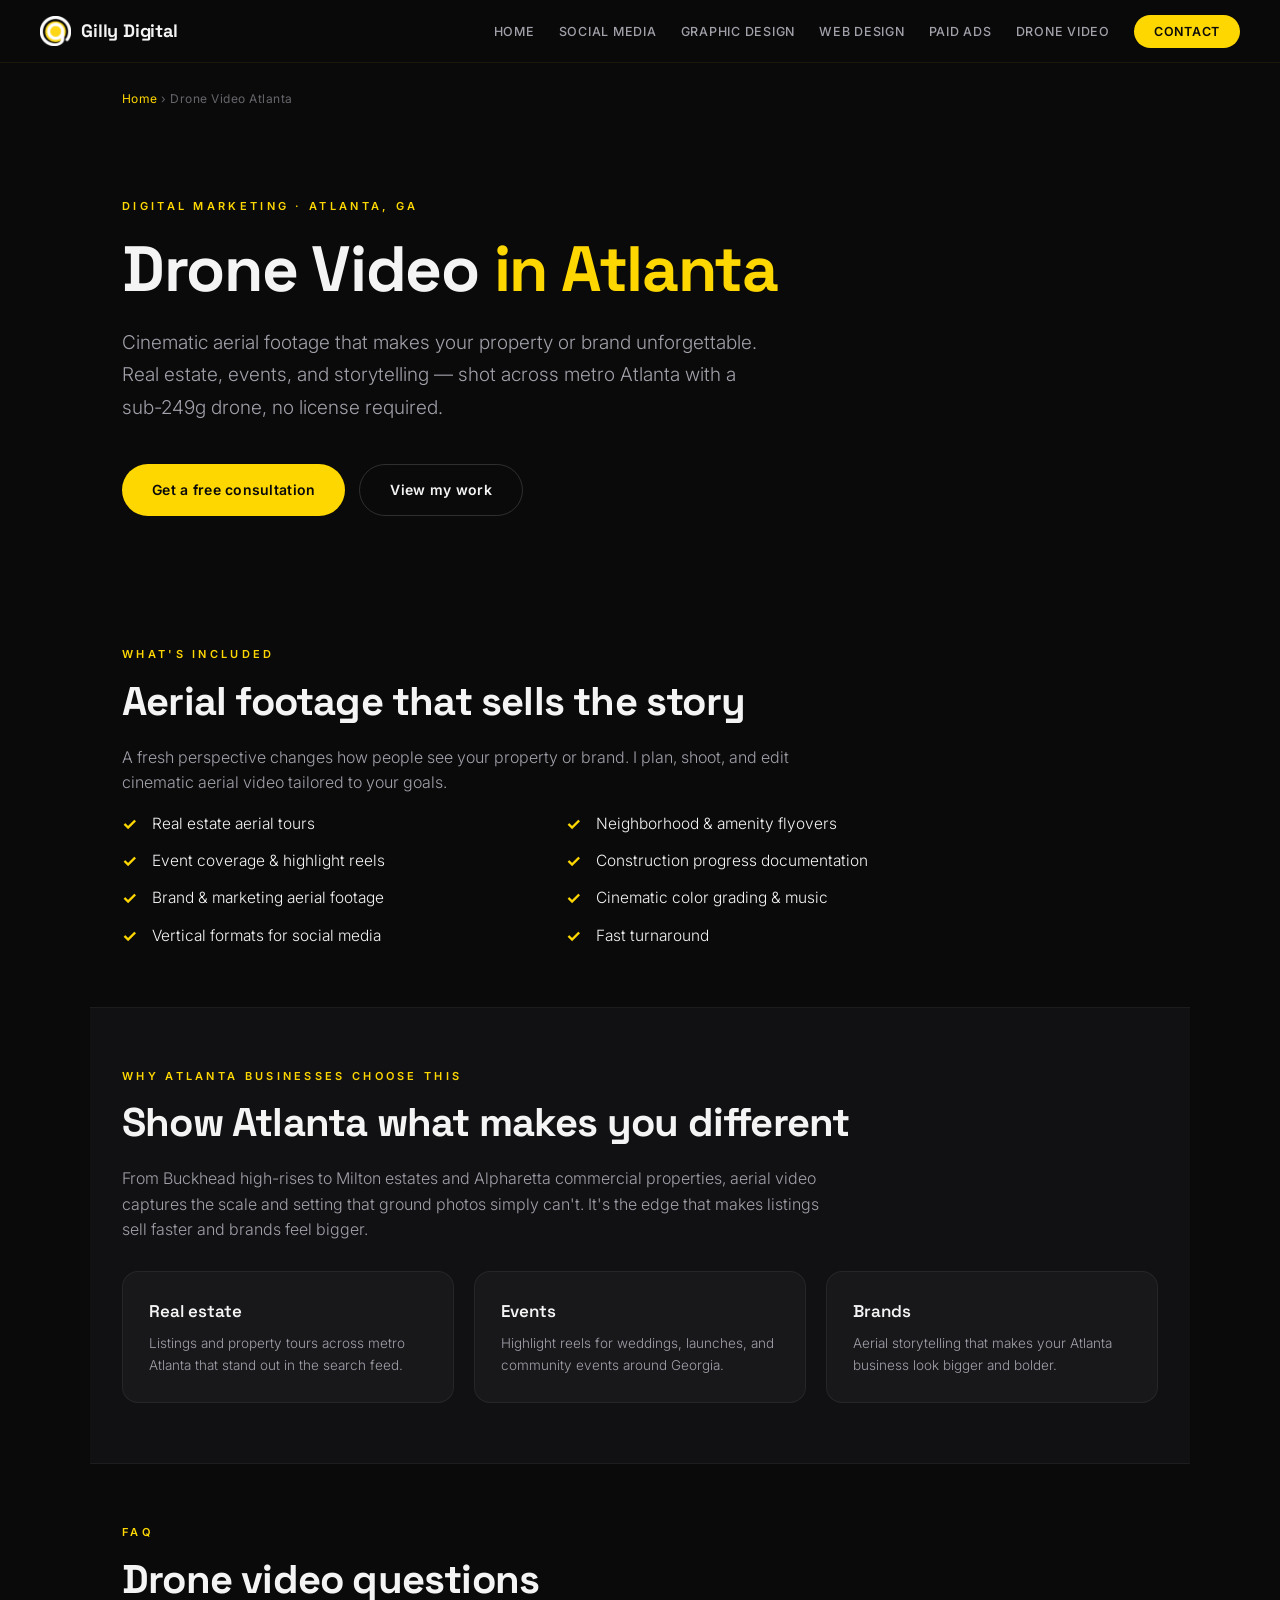
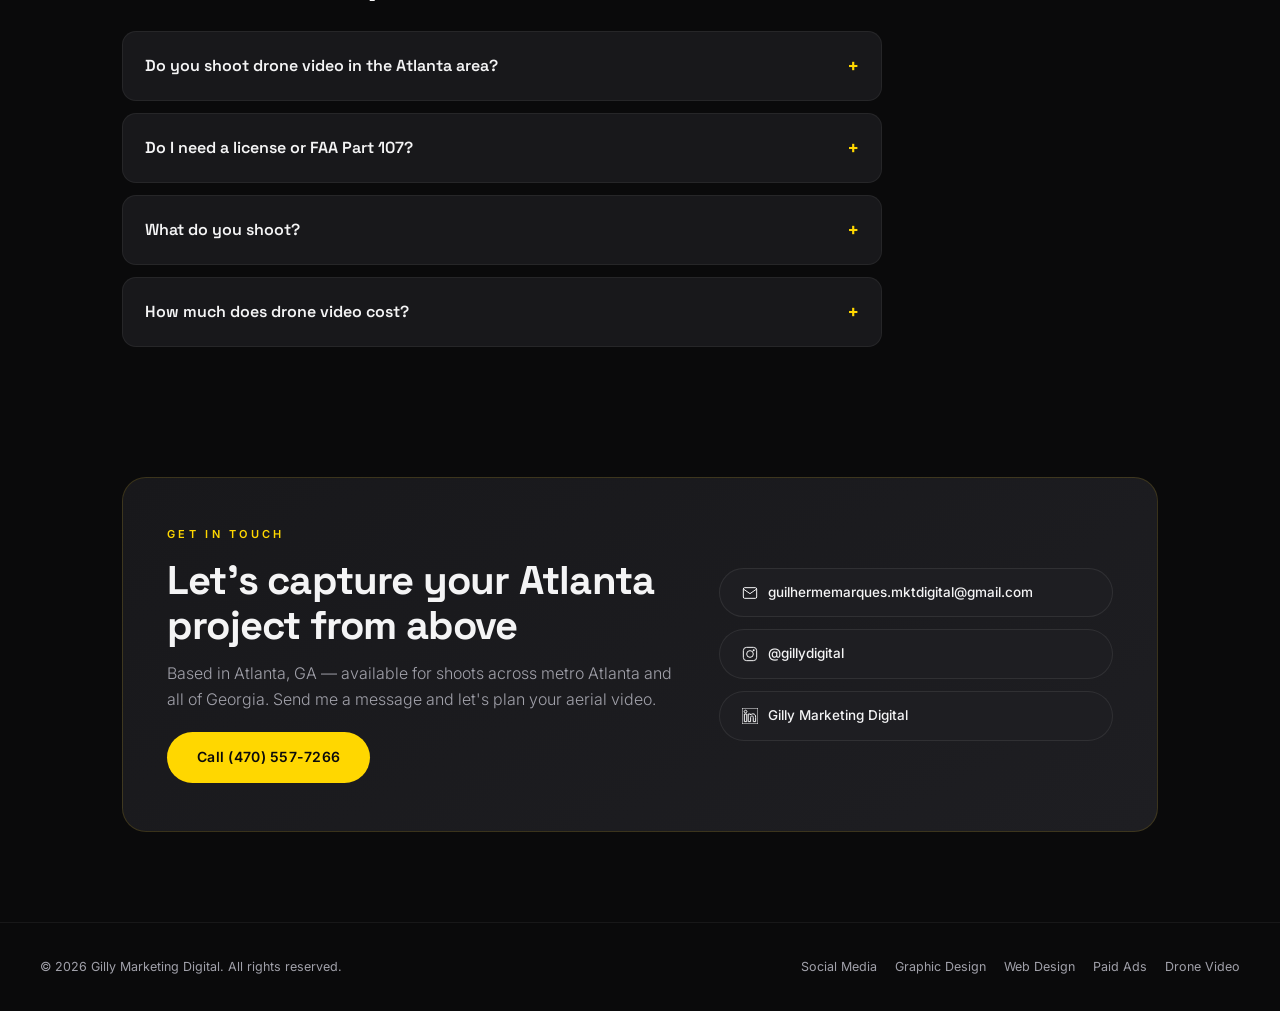
==== drone-video-atlanta.html @ 829942b4 "SEO: local SEO for Atlanta — 5 service pages, schema, optimized images, og-image - Add 5 dedicated s" ====
<!DOCTYPE html>
<html lang="en">
<head>
<meta charset="utf-8">
<meta name="viewport" content="width=device-width, initial-scale=1">
<title>Drone Video Atlanta, GA | Gilly Digital</title>
<meta name="description" content="Drone video for Atlanta real estate, events &amp; brand storytelling — cinematic aerial footage, sub-249g, no license required in the US. Serving metro Atlanta &amp; Georgia.">
<meta name="theme-color" content="#0A0A0B">
<link rel="canonical" href="https://gillydigital.com/drone-video-atlanta.html">

<!-- Local / geo targeting -->
<meta name="geo.region" content="US-GA">
<meta name="geo.placename" content="Atlanta">
<meta name="geo.position" content="33.7490;-84.3880">
<meta name="ICBM" content="33.7490, -84.3880">

<!-- Open Graph -->
<meta property="og:type" content="website">
<meta property="og:site_name" content="Gilly Digital">
<meta property="og:title" content="Drone Video Atlanta, GA | Gilly Digital">
<meta property="og:description" content="Cinematic aerial footage for real estate, events &amp; brand storytelling across Atlanta &amp; metro Georgia.">
<meta property="og:url" content="https://gillydigital.com/drone-video-atlanta.html">
<meta property="og:image" content="https://gillydigital.com/og-image.jpg">
<meta property="og:locale" content="en_US">

<!-- Twitter Card -->
<meta name="twitter:card" content="summary_large_image">
<meta name="twitter:title" content="Drone Video Atlanta, GA | Gilly Digital">
<meta name="twitter:description" content="Cinematic aerial footage for real estate, events &amp; brand storytelling across Atlanta &amp; metro Georgia.">
<meta name="twitter:image" content="https://gillydigital.com/og-image.jpg">

<link rel="icon" type="image/png" href="FAVICON.png">
<link rel="apple-touch-icon" href="FAVICON.png">
<link rel="preconnect" href="https://fonts.googleapis.com">
<link rel="preconnect" href="https://fonts.gstatic.com" crossorigin>
<link href="https://fonts.googleapis.com/css2?family=Inter:wght@300;400;500;600;700&family=Space+Grotesk:wght@400;500;600;700&display=swap" rel="stylesheet">
<link rel="stylesheet" href="services.css">

<!-- Structured Data -->
<script type="application/ld+json">
{
  "@context": "https://schema.org",
  "@graph": [
    {
      "@type": "Service",
      "name": "Drone Video in Atlanta",
      "serviceType": "Drone Videography",
      "description": "Cinematic aerial footage for real estate, events, and brand storytelling across Atlanta and metro Georgia.",
      "provider": { "@id": "https://gillydigital.com/#business" },
      "areaServed": { "@type": "State", "name": "Georgia" },
      "url": "https://gillydigital.com/drone-video-atlanta.html"
    },
    {
      "@type": "ProfessionalService",
      "@id": "https://gillydigital.com/#business",
      "name": "Gilly Digital",
      "url": "https://gillydigital.com/",
      "telephone": "+1-470-557-7266",
      "address": { "@type": "PostalAddress", "addressLocality": "Atlanta", "addressRegion": "GA", "addressCountry": "US" },
      "geo": { "@type": "GeoCoordinates", "latitude": 33.7490, "longitude": -84.3880 }
    },
    {
      "@type": "BreadcrumbList",
      "itemListElement": [
        { "@type": "ListItem", "position": 1, "name": "Home", "item": "https://gillydigital.com/" },
        { "@type": "ListItem", "position": 2, "name": "Drone Video Atlanta" }
      ]
    },
    {
      "@type": "FAQPage",
      "mainEntity": [
        {
          "@type": "Question",
          "name": "Do you shoot drone video in the Atlanta area?",
          "acceptedAnswer": { "@type": "Answer", "text": "Yes — I'm based in Atlanta, GA and shoot across metro Atlanta (Alpharetta, Roswell, Milton, Marietta, Kennesaw, Sandy Springs, Decatur and more) as well as all of Georgia." }
        },
        {
          "@type": "Question",
          "name": "Do I need a license or FAA Part 107?",
          "acceptedAnswer": { "@type": "Answer", "text": "No — I fly a sub-249g drone, which does not require an FAA license for recreational and commercial use in the US. That means faster scheduling and simpler logistics for your project." }
        },
        {
          "@type": "Question",
          "name": "What do you shoot?",
          "acceptedAnswer": { "@type": "Answer", "text": "Real estate listings, event coverage, construction progress, and brand storytelling for businesses across metro Atlanta." }
        },
        {
          "@type": "Question",
          "name": "How much does drone video cost?",
          "acceptedAnswer": { "@type": "Answer", "text": "Every project is different, so pricing is based on location, scope, and deliverables. Send a message through the form and I'll get back to you with a tailored quote." }
        }
      ]
    }
  ]
}
</script>
</head>
<body>

<header class="site-nav">
  <a href="/" class="nav-logo">
    <img src="logo-icon.png" alt="Gilly Digital logo" width="30" height="29">
    <span class="nav-brand">Gilly Digital</span>
  </a>
  <button class="nav-toggle" aria-label="Menu" aria-expanded="false" aria-controls="navLinks">
    <span></span>
  </button>
  <ul class="nav-links" id="navLinks">
    <li><a href="/">Home</a></li>
    <li><a href="social-media-management-atlanta.html">Social Media</a></li>
    <li><a href="graphic-design-atlanta.html">Graphic Design</a></li>
    <li><a href="web-design-atlanta.html">Web Design</a></li>
    <li><a href="paid-ads-atlanta.html">Paid Ads</a></li>
    <li><a href="drone-video-atlanta.html" aria-current="page">Drone Video</a></li>
    <li><a href="/#contact" class="nav-cta">Contact</a></li>
  </ul>
</header>

<nav class="breadcrumb" aria-label="Breadcrumb">
  <a href="/">Home</a> <span>›</span> <span>Drone Video Atlanta</span>
</nav>

<main>

  <section class="hero">
    <div class="eyebrow">Digital Marketing · Atlanta, GA</div>
    <h1>Drone Video <span class="gold">in Atlanta</span></h1>
    <p class="lead">Cinematic aerial footage that makes your property or brand unforgettable. Real estate, events, and storytelling — shot across metro Atlanta with a sub-249g drone, no license required.</p>
    <div class="hero-cta">
      <a href="/#contact" class="btn btn-primary">Get a free consultation</a>
      <a href="/" class="btn btn-outline">View my work</a>
    </div>
  </section>

  <section class="content-block">
    <div class="section-label">What's included</div>
    <h2>Aerial footage that sells the story</h2>
    <p>A fresh perspective changes how people see your property or brand. I plan, shoot, and edit cinematic aerial video tailored to your goals.</p>
    <ul class="checks">
      <li>Real estate aerial tours</li>
      <li>Neighborhood &amp; amenity flyovers</li>
      <li>Event coverage &amp; highlight reels</li>
      <li>Construction progress documentation</li>
      <li>Brand &amp; marketing aerial footage</li>
      <li>Cinematic color grading &amp; music</li>
      <li>Vertical formats for social media</li>
      <li>Fast turnaround</li>
    </ul>
  </section>

  <section class="content-block panel">
    <div class="section-label">Why Atlanta businesses choose this</div>
    <h2>Show Atlanta what makes you different</h2>
    <p>From Buckhead high-rises to Milton estates and Alpharetta commercial properties, aerial video captures the scale and setting that ground photos simply can't. It's the edge that makes listings sell faster and brands feel bigger.</p>
    <div class="proof-grid">
      <div class="proof-card">
        <h3>Real estate</h3>
        <p>Listings and property tours across metro Atlanta that stand out in the search feed.</p>
      </div>
      <div class="proof-card">
        <h3>Events</h3>
        <p>Highlight reels for weddings, launches, and community events around Georgia.</p>
      </div>
      <div class="proof-card">
        <h3>Brands</h3>
        <p>Aerial storytelling that makes your Atlanta business look bigger and bolder.</p>
      </div>
    </div>
  </section>

  <section class="content-block">
    <div class="section-label">FAQ</div>
    <h2>Drone video questions</h2>
    <div class="faq-list">
      <details>
        <summary>Do you shoot drone video in the Atlanta area?</summary>
        <p>Yes — I'm based in Atlanta, GA and shoot across metro Atlanta (Alpharetta, Roswell, Milton, Marietta, Kennesaw, Sandy Springs, Decatur and more) as well as all of Georgia.</p>
      </details>
      <details>
        <summary>Do I need a license or FAA Part 107?</summary>
        <p>No — I fly a sub-249g drone, which does not require an FAA license for recreational and commercial use in the US. That means faster scheduling and simpler logistics for your project.</p>
      </details>
      <details>
        <summary>What do you shoot?</summary>
        <p>Real estate listings, event coverage, construction progress, and brand storytelling for businesses across metro Atlanta.</p>
      </details>
      <details>
        <summary>How much does drone video cost?</summary>
        <p>Every project is different, so pricing is based on location, scope, and deliverables. Send a message through the form and I'll get back to you with a tailored quote.</p>
      </details>
    </div>
  </section>

  <section class="cta" id="contact">
    <div class="cta-box">
      <div>
        <div class="section-label">Get in touch</div>
        <h2>Let's capture your Atlanta project from above</h2>
        <p>Based in Atlanta, GA — available for shoots across metro Atlanta and all of Georgia. Send me a message and let's plan your aerial video.</p>
        <a href="tel:4705577266" class="btn btn-primary">Call (470) 557-7266</a>
      </div>
      <div class="contact-links">
        <a href="mailto:guilhermemarques.mktdigital@gmail.com" class="contact-link">
          <svg fill="none" stroke="currentColor" stroke-width="1.5" viewBox="0 0 24 24"><path d="M4 4h16a2 2 0 012 2v12a2 2 0 01-2 2H4a2 2 0 01-2-2V6a2 2 0 012-2z"/><path d="M22 6l-10 7L2 6"/></svg>
          guilhermemarques.mktdigital@gmail.com
        </a>
        <a href="https://instagram.com/gillydigital" target="_blank" rel="noopener" class="contact-link">
          <svg fill="none" stroke="currentColor" stroke-width="1.5" viewBox="0 0 24 24"><rect x="2" y="2" width="20" height="20" rx="5"/><circle cx="12" cy="12" r="5"/><circle cx="17.5" cy="6.5" r="1.5" fill="currentColor" stroke="none"/></svg>
          @gillydigital
        </a>
        <a href="https://www.linkedin.com/company/gilly-marketing-digital" target="_blank" rel="noopener" class="contact-link">
          <svg fill="none" stroke="currentColor" stroke-width="1.5" viewBox="0 0 24 24"><path d="M20.447 20.452h-3.554v-5.569c0-1.328-.027-3.037-1.852-3.037-1.853 0-2.136 1.445-2.136 2.939v5.667H9.351V9h3.414v1.561h.046c.477-.9 1.637-1.85 3.37-1.85 3.601 0 4.267 2.37 4.267 5.455v6.286zM5.337 7.433c-1.144 0-2.063-.926-2.063-2.065 0-1.138.92-2.063 2.063-2.063 1.14 0 2.064.925 2.064 2.063 0 1.139-.925 2.065-2.064 2.065zm1.782 13.019H3.555V9h3.564v11.452zM22.225 0H1.771C.792 0 0 .774 0 1.729v20.542C0 23.227.792 24 1.771 24h20.451C23.2 24 24 23.227 24 22.271V1.729C24 .774 23.2 0 22.225 0z"/></svg>
          Gilly Marketing Digital
        </a>
      </div>
    </div>
  </section>

</main>

<footer>
  <div>&copy; 2026 Gilly Marketing Digital. All rights reserved.</div>
  <nav class="footer-links" aria-label="Services">
    <a href="social-media-management-atlanta.html">Social Media</a>
    <a href="graphic-design-atlanta.html">Graphic Design</a>
    <a href="web-design-atlanta.html">Web Design</a>
    <a href="paid-ads-atlanta.html">Paid Ads</a>
    <a href="drone-video-atlanta.html">Drone Video</a>
  </nav>
</footer>

<script>
  /* Mobile menu toggle */
  const toggle = document.querySelector('.nav-toggle');
  const links = document.getElementById('navLinks');
  if (toggle && links) {
    toggle.addEventListener('click', () => {
      const open = links.classList.toggle('open');
      toggle.setAttribute('aria-expanded', open);
      document.body.style.overflow = open ? 'hidden' : '';
    });
    links.querySelectorAll('a').forEach(a => a.addEventListener('click', () => {
      links.classList.remove('open');
      toggle.setAttribute('aria-expanded', 'false');
      document.body.style.overflow = '';
    }));
  }
</script>
</body>
</html>
---- services.css ----
/* ============================================================
   GILLY DIGITAL — Service landing pages (Atlanta, GA)
   Dark theme · Gold accents · Lightweight (no WebGL/GSAP)
   Shared across the 5 service pages.
   ============================================================ */

*,*::before,*::after{box-sizing:border-box;margin:0;padding:0;}

:root{
  --bg:#0A0A0B;
  --bg-2:#111113;
  --surface:#18181B;
  --surface-2:#1E1E22;
  --text:#F4F4F5;
  --text-dim:#A1A1AA;
  --gold:#FFD700;
  --gold-dim:#D4A812;
  --gold-glow:rgba(245,197,24,.15);
  --font-body:'Inter',system-ui,-apple-system,sans-serif;
  --font-display:'Space Grotesk','Inter',sans-serif;
}

html{scroll-behavior:smooth;scrollbar-width:thin;scrollbar-color:var(--gold-dim) var(--bg);}
body{
  font-family:var(--font-body);
  background:var(--bg);
  color:var(--text);
  -webkit-font-smoothing:antialiased;
  line-height:1.6;
}

a{color:var(--gold);text-decoration:none;}

/* ---- Navigation ---- */
.site-nav{
  position:sticky;top:0;z-index:100;
  background:rgba(10,10,11,.92);
  backdrop-filter:blur(20px);
  border-bottom:1px solid rgba(245,197,24,.08);
  padding:16px 40px;
  display:flex;align-items:center;justify-content:space-between;
  gap:16px;
}
.nav-logo{display:flex;align-items:center;gap:10px;color:var(--text);}
.nav-logo img{height:30px;width:auto;display:block;}
.nav-brand{font-family:var(--font-display);font-weight:700;font-size:18px;letter-spacing:-.01em;}
.nav-links{display:flex;gap:24px;list-style:none;align-items:center;flex-wrap:wrap;}
.nav-links a{
  color:var(--text-dim);font-size:12.5px;font-weight:500;
  letter-spacing:.06em;text-transform:uppercase;transition:color .3s;
}
.nav-links a:hover{color:var(--gold);}
.nav-links .nav-cta{
  background:var(--gold);color:var(--bg);
  padding:9px 20px;border-radius:60px;font-weight:600;
}
.nav-links .nav-cta:hover{background:#FFE44D;color:var(--bg);}
.nav-toggle{display:none;width:40px;height:40px;background:transparent;border:0;cursor:pointer;position:relative;}
.nav-toggle span,.nav-toggle span::before,.nav-toggle span::after{
  content:'';position:absolute;left:8px;width:24px;height:2px;background:var(--text);transition:transform .3s,top .3s;
}
.nav-toggle span{top:19px;}
.nav-toggle span::before{top:-7px;}
.nav-toggle span::after{top:7px;}
.nav-toggle[aria-expanded="true"] span{background:transparent;}
.nav-toggle[aria-expanded="true"] span::before{top:0;transform:rotate(45deg);}
.nav-toggle[aria-expanded="true"] span::after{top:0;transform:rotate(-45deg);}

/* ---- Breadcrumb ---- */
.breadcrumb{
  max-width:1100px;margin:0 auto;padding:26px 32px 0;
  font-size:12px;letter-spacing:.04em;color:var(--text-dim);
}
.breadcrumb a{color:var(--gold);}
.breadcrumb span{opacity:.6;}

/* ---- Hero ---- */
.hero{
  padding:90px 32px 70px;
  max-width:1100px;margin:0 auto;
}
.hero .eyebrow{
  font-size:11px;font-weight:600;letter-spacing:.3em;text-transform:uppercase;
  color:var(--gold);margin-bottom:20px;
}
.hero h1{
  font-family:var(--font-display);
  font-size:clamp(36px,5.5vw,64px);font-weight:700;
  line-height:1.05;letter-spacing:-.02em;
  max-width:820px;
}
.hero h1 .gold{color:var(--gold);}
.hero .lead{
  font-size:clamp(16px,1.8vw,19px);color:var(--text-dim);font-weight:300;
  margin-top:24px;max-width:640px;line-height:1.7;
}
.hero-cta{display:flex;gap:14px;margin-top:40px;flex-wrap:wrap;}
.btn{
  display:inline-flex;align-items:center;gap:8px;
  padding:14px 30px;border-radius:60px;
  font-size:14px;font-weight:600;letter-spacing:.02em;
  transition:all .35s;
}
.btn-primary{background:var(--gold);color:var(--bg);}
.btn-primary:hover{background:#FFE44D;transform:translateY(-2px);box-shadow:0 8px 30px rgba(245,197,24,.3);}
.btn-outline{background:transparent;color:var(--text);border:1px solid rgba(255,255,255,.15);}
.btn-outline:hover{border-color:var(--gold);color:var(--gold);transform:translateY(-2px);}

/* ---- Sections ---- */
section.content-block{max-width:1100px;margin:0 auto;padding:60px 32px;}
.section-label{
  font-size:11px;font-weight:600;letter-spacing:.3em;text-transform:uppercase;
  color:var(--gold);margin-bottom:16px;
}
h2{
  font-family:var(--font-display);font-weight:700;
  font-size:clamp(26px,3.6vw,40px);line-height:1.12;letter-spacing:-.02em;
  margin-bottom:20px;
}
p{color:var(--text-dim);font-weight:300;}
.content-block p{max-width:720px;margin-bottom:16px;}

/* ---- What's included (checklist) ---- */
.checks{list-style:none;margin-top:10px;display:grid;grid-template-columns:1fr 1fr;gap:14px 28px;max-width:860px;}
.checks li{
  position:relative;padding-left:30px;
  color:var(--text);font-weight:300;font-size:15.5px;line-height:1.5;
}
.checks li::before{
  content:'✓';position:absolute;left:0;top:0;
  color:var(--gold);font-weight:700;font-size:17px;
}
@media(max-width:640px){.checks{grid-template-columns:1fr;}}

/* ---- Why Atlanta / proof ---- */
.panel{
  background:var(--bg-2);
  border-top:1px solid rgba(255,255,255,.05);
  border-bottom:1px solid rgba(255,255,255,.05);
}
.proof-grid{display:grid;grid-template-columns:repeat(3,1fr);gap:20px;margin-top:28px;}
.proof-card{background:var(--surface);border:1px solid rgba(255,255,255,.06);border-radius:16px;padding:26px;}
.proof-card h3{font-family:var(--font-display);font-size:17px;font-weight:600;margin-bottom:8px;}
.proof-card p{font-size:13.5px;line-height:1.6;margin:0;}
@media(max-width:820px){.proof-grid{grid-template-columns:1fr;}}

/* ---- FAQ ---- */
.faq-list{max-width:760px;display:flex;flex-direction:column;gap:12px;margin-top:28px;}
details{
  background:var(--surface);border:1px solid rgba(255,255,255,.06);
  border-radius:14px;padding:0 22px;
}
summary{
  cursor:pointer;list-style:none;
  font-family:var(--font-display);font-size:16px;font-weight:600;
  padding:18px 0;display:flex;justify-content:space-between;align-items:center;
}
summary::-webkit-details-marker{display:none;}
summary::after{content:'+';color:var(--gold);font-size:20px;transition:transform .3s;}
details[open] summary::after{transform:rotate(45deg);}
details p{padding:0 0 18px;font-size:14.5px;margin:0;}

/* ---- CTA / contact ---- */
.cta{max-width:1100px;margin:0 auto;padding:70px 32px 90px;}
.cta-box{
  background:linear-gradient(150deg,var(--surface),var(--surface-2));
  border:1px solid rgba(245,197,24,.15);
  border-radius:24px;padding:48px 44px;
  display:grid;grid-template-columns:1.3fr 1fr;gap:40px;align-items:center;
}
.cta-box h2{margin-bottom:12px;}
.cta-box p{margin-bottom:20px;}
.contact-links{display:flex;flex-direction:column;gap:12px;}
.contact-link{
  display:inline-flex;align-items:center;gap:10px;
  padding:13px 22px;border-radius:60px;
  background:var(--surface-2);border:1px solid rgba(255,255,255,.08);
  color:var(--text);font-size:13.5px;font-weight:500;transition:all .3s;
}
.contact-link:hover{border-color:var(--gold);background:var(--gold-glow);color:var(--gold);transform:translateY(-2px);}
.contact-link svg{width:16px;height:16px;flex-shrink:0;}
@media(max-width:820px){.cta-box{grid-template-columns:1fr;padding:36px 26px;}}

/* ---- Footer ---- */
footer{
  padding:34px 40px;
  border-top:1px solid rgba(255,255,255,.06);
  display:flex;justify-content:space-between;align-items:center;
  font-size:12.5px;color:var(--text-dim);gap:20px;flex-wrap:wrap;
}
.footer-links{display:flex;gap:18px;flex-wrap:wrap;}
.footer-links a{color:var(--text-dim);transition:color .3s;}
.footer-links a:hover{color:var(--gold);}

/* ---- Responsive ---- */
@media(max-width:820px){
  .site-nav{padding:14px 20px;}
  .nav-links{
    position:fixed;top:0;right:0;bottom:0;width:min(320px,82vw);
    background:var(--bg-2);flex-direction:column;align-items:flex-start;
    padding:80px 28px 40px;transform:translateX(100%);transition:transform .4s;
    gap:8px;
  }
  .nav-links.open{transform:translateX(0);}
  .nav-links li{width:100%;}
  .nav-links a{display:block;padding:14px 8px;font-size:14px;}
  .nav-links .nav-cta{margin-top:14px;text-align:center;}
  .nav-toggle{display:block;}
  .breadcrumb{padding:20px 20px 0;}
  .hero{padding:60px 20px 50px;}
  section.content-block,.cta{padding-left:20px;padding-right:20px;}
  footer{padding:26px 20px;flex-direction:column;text-align:center;}
  .footer-links{justify-content:center;}
}
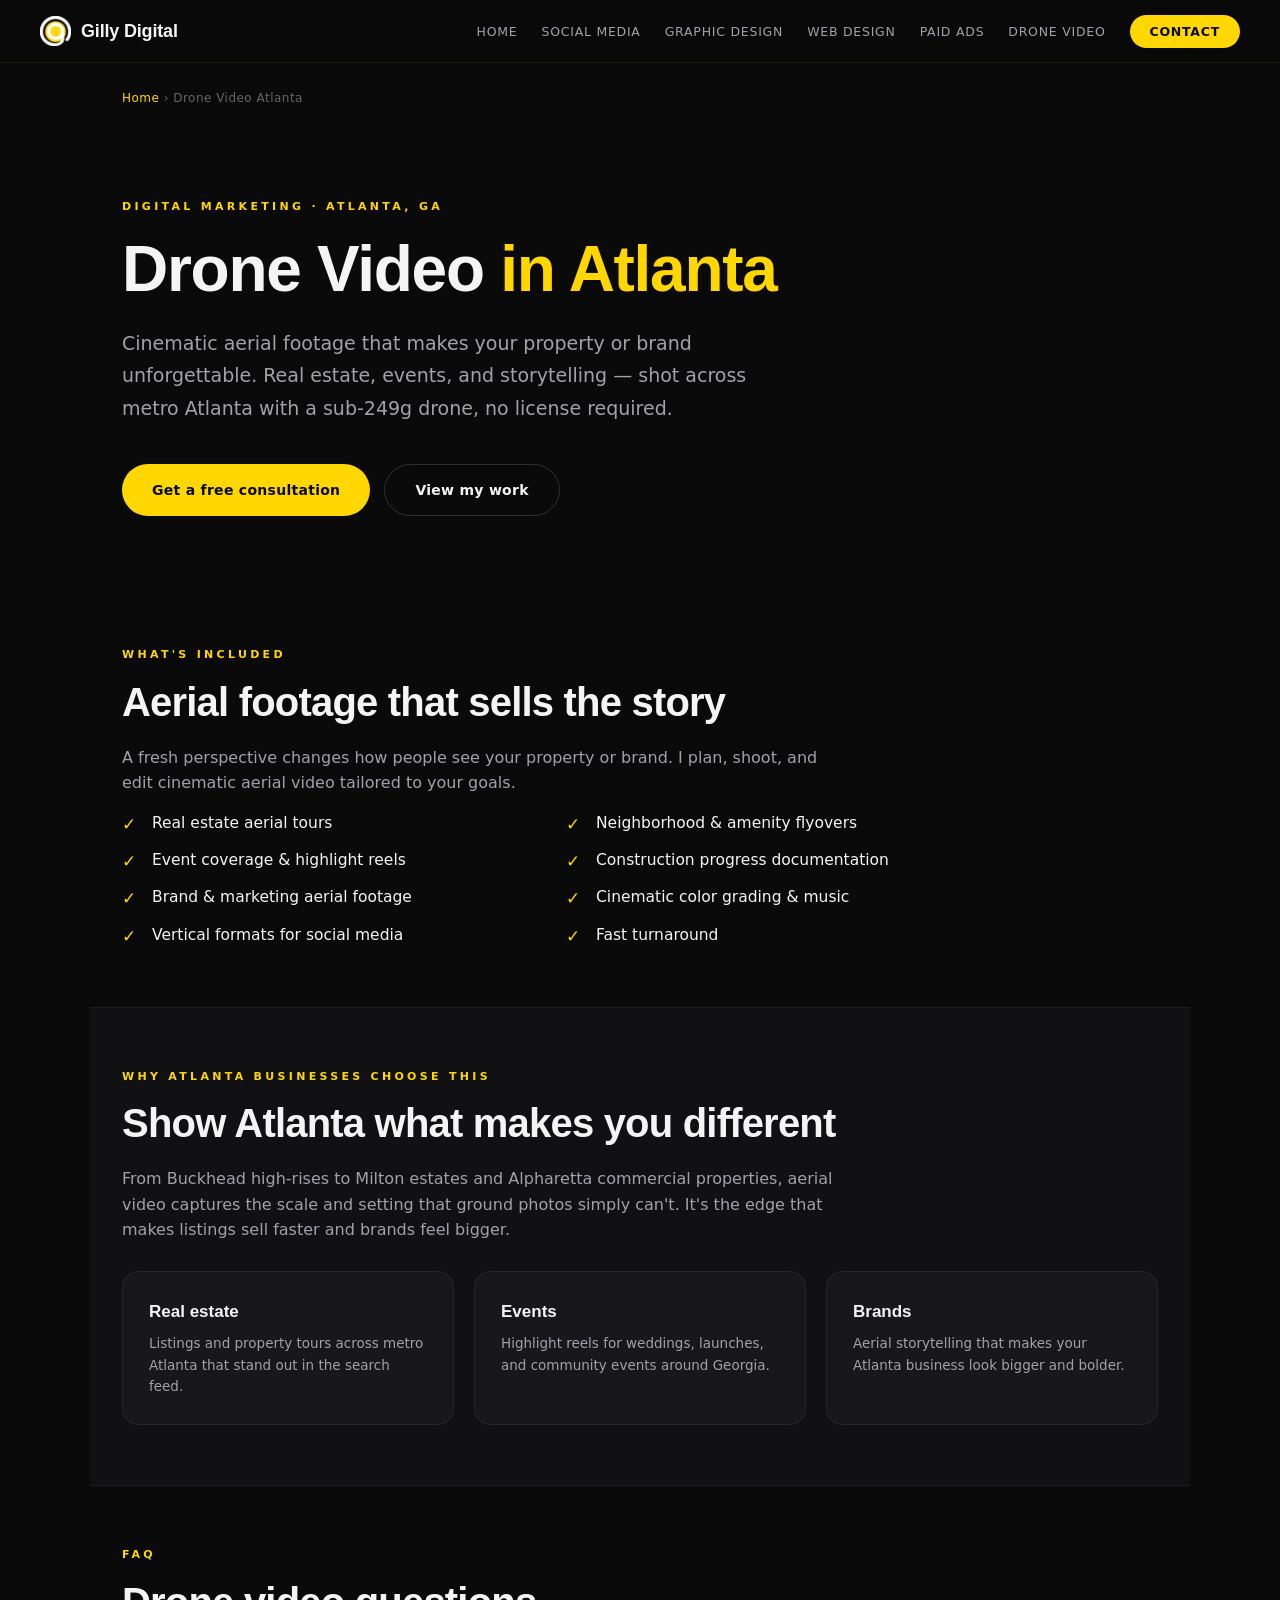
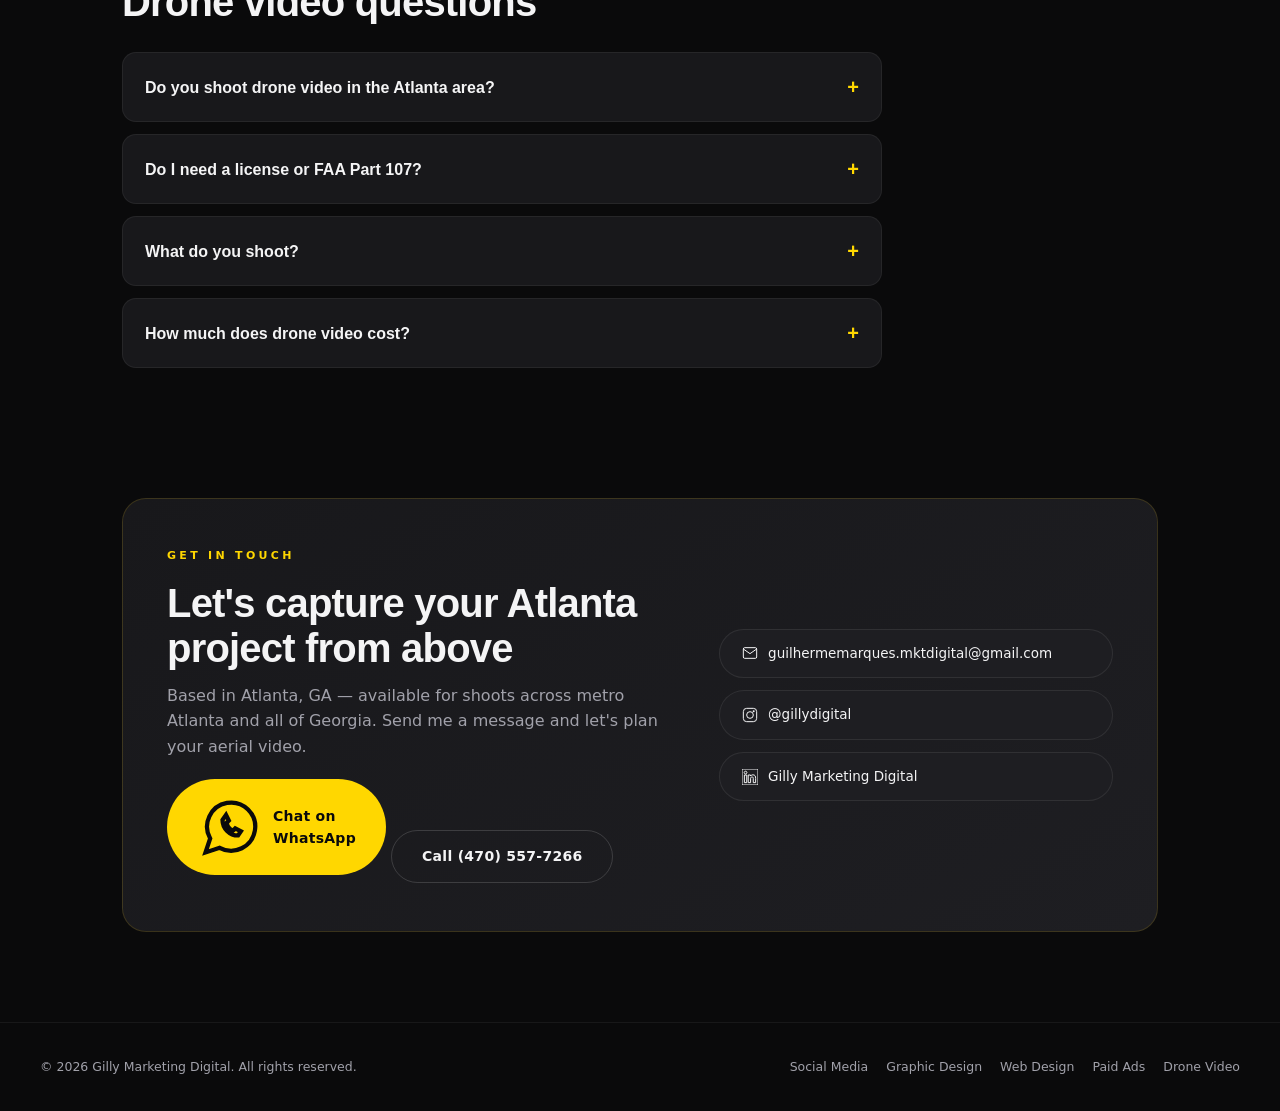
==== commit 5568cc8b: "update" ====
--- a/drone-video-atlanta.html
+++ b/drone-video-atlanta.html
@@ -31,9 +31,9 @@
 
 <link rel="icon" type="image/png" href="FAVICON.png">
 <link rel="apple-touch-icon" href="FAVICON.png">
-<link rel="preconnect" href="https://fonts.googleapis.com">
-<link rel="preconnect" href="https://fonts.gstatic.com" crossorigin>
-<link href="https://fonts.googleapis.com/css2?family=Inter:wght@300;400;500;600;700&family=Space+Grotesk:wght@400;500;600;700&display=swap" rel="stylesheet">
+<link rel="preload" href="fonts/inter-latin-wght-normal.woff2" as="font" type="font/woff2" crossorigin>
+<link rel="preload" href="fonts/space-grotesk-latin-wght-normal.woff2" as="font" type="font/woff2" crossorigin>
+<link rel="stylesheet" href="fonts/fonts.css">
 <link rel="stylesheet" href="services.css">
 
 <!-- Structured Data -->
@@ -197,7 +197,11 @@
         <div class="section-label">Get in touch</div>
         <h2>Let's capture your Atlanta project from above</h2>
         <p>Based in Atlanta, GA — available for shoots across metro Atlanta and all of Georgia. Send me a message and let's plan your aerial video.</p>
-        <a href="tel:4705577266" class="btn btn-primary">Call (470) 557-7266</a>
+        <a href="https://wa.me/14705577266?text=Hi%20Guilherme%2C%20I%27d%20like%20to%20talk%20about%20drone%20video." target="_blank" rel="noopener" class="btn btn-primary">
+          <svg fill="none" stroke="currentColor" stroke-width="1.5" viewBox="0 0 24 24" aria-hidden="true"><path d="M3 21l1.65-4.95A8.5 8.5 0 1 1 8 19.35L3 21z"/><path d="M9 9.5c0 3 2.5 5.5 5.5 5.5l1-1.5-2-1-.75.75A3.5 3.5 0 0 1 10.5 10.5l.75-.75-1-2L9 9.5z"/></svg>
+          Chat on WhatsApp
+        </a>
+        <a href="tel:+14705577266" class="btn btn-outline">Call (470) 557-7266</a>
       </div>
       <div class="contact-links">
         <a href="mailto:guilhermemarques.mktdigital@gmail.com" class="contact-link">
--- a/fonts/fonts.css
+++ b/fonts/fonts.css
@@ -0,0 +1,2 @@
+@font-face{font-family:'Inter';font-style:normal;font-weight:100 900;font-display:swap;src:url(fonts/inter-latin-wght-normal.woff2) format('woff2-variations'),url(fonts/inter-latin-wght-normal.woff2) format('woff2');unicode-range:U+0000-00FF,U+0131,U+0152-0153,U+02BB-02BC,U+02C6,U+02DA,U+02DC,U+2000-206F,U+2074,U+20AC,U+2122,U+2191,U+2193,U+2212,U+2215,U+FEFF,U+FFFD;}
+@font-face{font-family:'Space Grotesk';font-style:normal;font-weight:300 700;font-display:swap;src:url(fonts/space-grotesk-latin-wght-normal.woff2) format('woff2-variations'),url(fonts/space-grotesk-latin-wght-normal.woff2) format('woff2');unicode-range:U+0000-00FF,U+0131,U+0152-0153,U+02BB-02BC,U+02C6,U+02DA,U+02DC,U+2000-206F,U+2074,U+20AC,U+2122,U+2191,U+2193,U+2212,U+2215,U+FEFF,U+FFFD;}
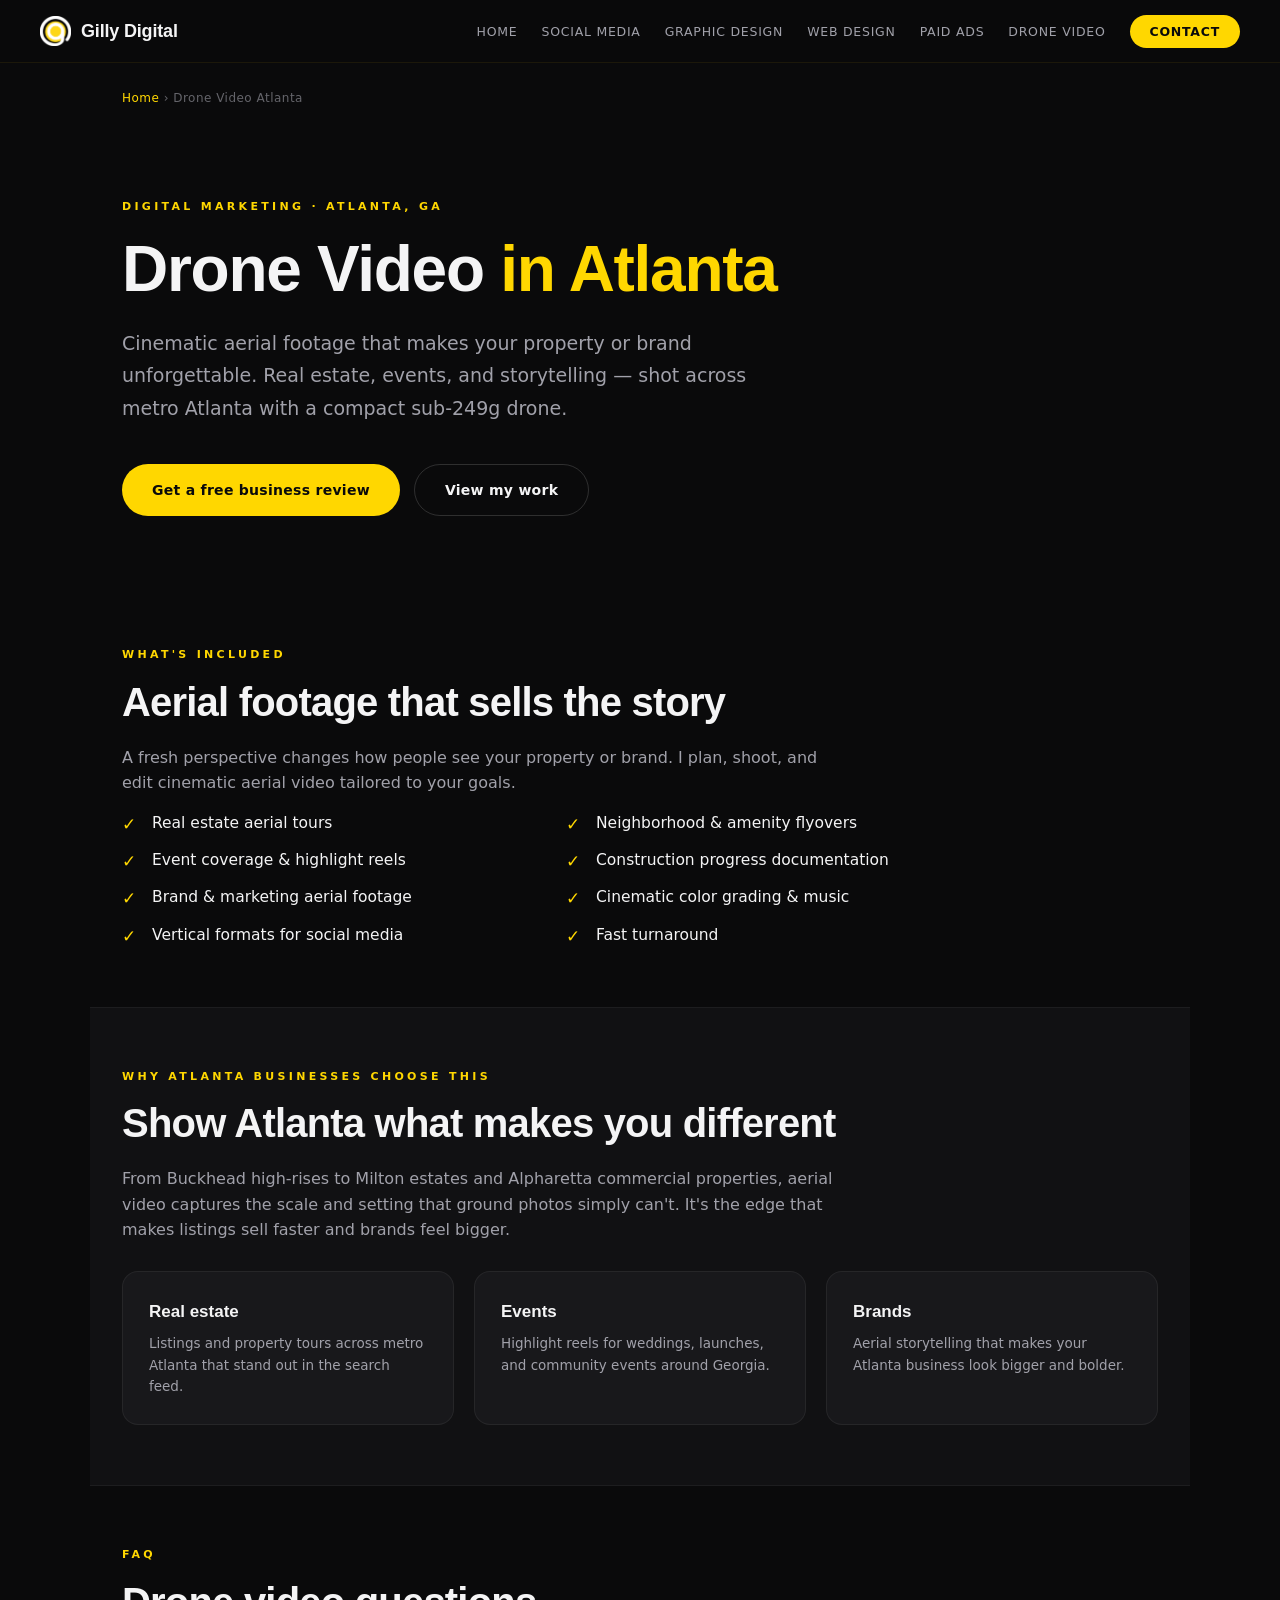
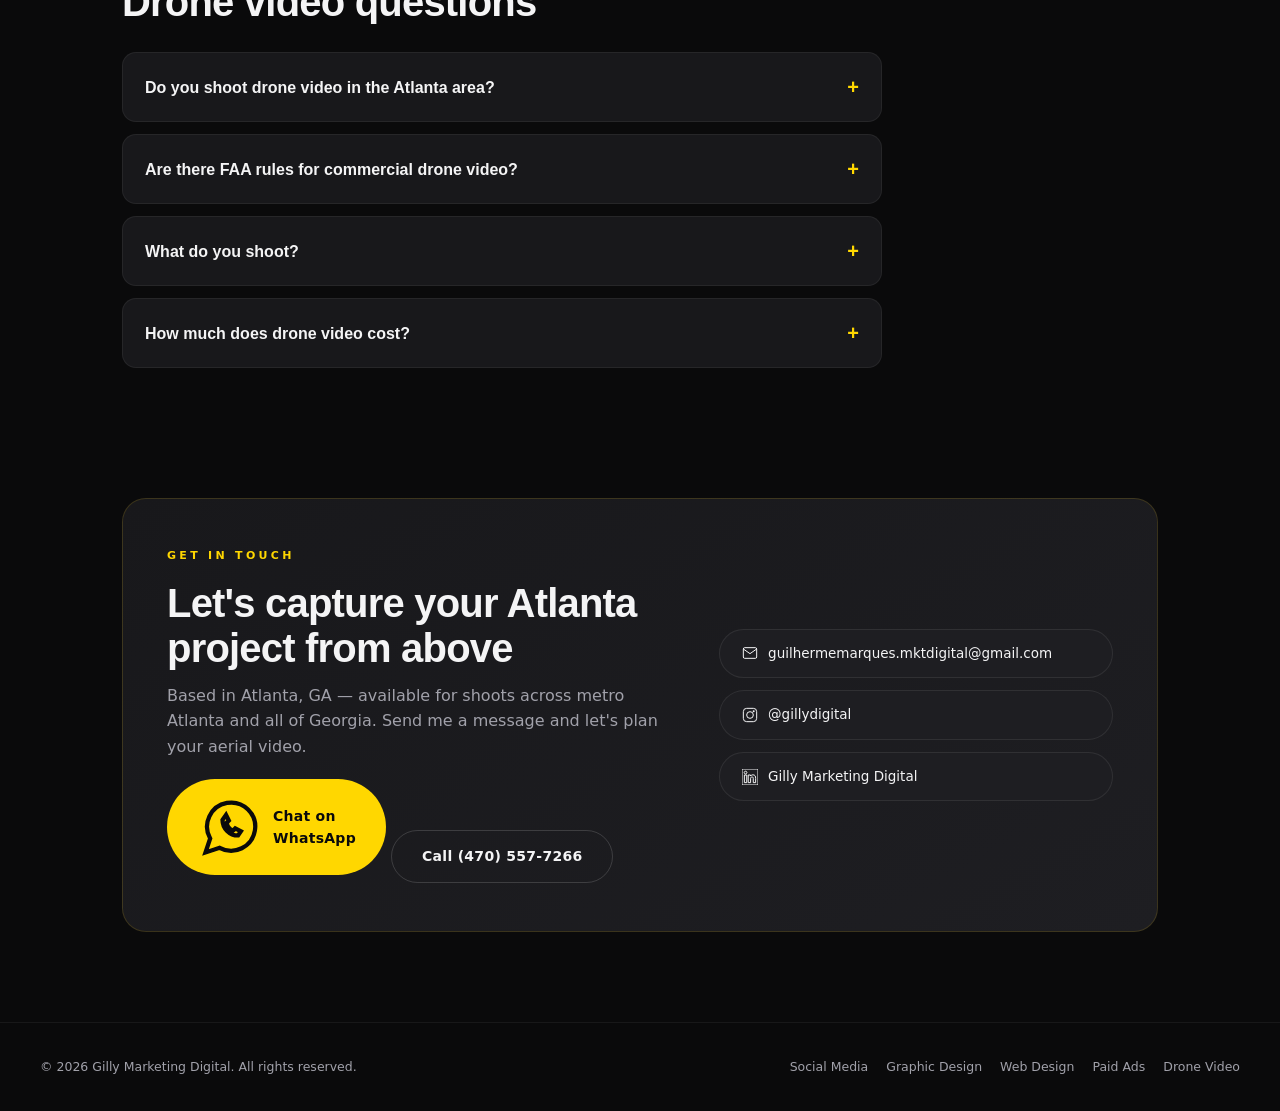
==== commit 5f0bfe5f: "update" ====
--- a/drone-video-atlanta.html
+++ b/drone-video-atlanta.html
@@ -4,7 +4,7 @@
 <meta charset="utf-8">
 <meta name="viewport" content="width=device-width, initial-scale=1">
 <title>Drone Video Atlanta, GA | Gilly Digital</title>
-<meta name="description" content="Drone video for Atlanta real estate, events &amp; brand storytelling — cinematic aerial footage, sub-249g, no license required in the US. Serving metro Atlanta &amp; Georgia.">
+<meta name="description" content="Drone video for Atlanta real estate, events &amp; brand storytelling — cinematic aerial footage shot with a compact sub-249g drone. Serving metro Atlanta &amp; Georgia.">
 <meta name="theme-color" content="#0A0A0B">
 <link rel="canonical" href="https://gillydigital.com/drone-video-atlanta.html">
 
@@ -76,8 +76,8 @@
         },
         {
           "@type": "Question",
-          "name": "Do I need a license or FAA Part 107?",
-          "acceptedAnswer": { "@type": "Answer", "text": "No — I fly a sub-249g drone, which does not require an FAA license for recreational and commercial use in the US. That means faster scheduling and simpler logistics for your project." }
+          "name": "Are there FAA rules for commercial drone video?",
+          "acceptedAnswer": { "@type": "Answer", "text": "Yes. Business use of drones in the US is covered by FAA rules (Part 107 for most commercial flights), and locations near airports or in controlled airspace need extra authorization. Airspace and location requirements are confirmed before a shoot." }
         },
         {
           "@type": "Question",
@@ -94,6 +94,7 @@
   ]
 }
 </script>
+<link rel="stylesheet" href="review-popup.css">
 </head>
 <body>
 
@@ -125,9 +126,9 @@
   <section class="hero">
     <div class="eyebrow">Digital Marketing · Atlanta, GA</div>
     <h1>Drone Video <span class="gold">in Atlanta</span></h1>
-    <p class="lead">Cinematic aerial footage that makes your property or brand unforgettable. Real estate, events, and storytelling — shot across metro Atlanta with a sub-249g drone, no license required.</p>
+    <p class="lead">Cinematic aerial footage that makes your property or brand unforgettable. Real estate, events, and storytelling — shot across metro Atlanta with a compact sub-249g drone.</p>
     <div class="hero-cta">
-      <a href="/#contact" class="btn btn-primary">Get a free consultation</a>
+      <a href="/#contact" class="btn btn-primary" data-open-review>Get a free business review</a>
       <a href="/" class="btn btn-outline">View my work</a>
     </div>
   </section>
@@ -177,8 +178,8 @@
         <p>Yes — I'm based in Atlanta, GA and shoot across metro Atlanta (Alpharetta, Roswell, Milton, Marietta, Kennesaw, Sandy Springs, Decatur and more) as well as all of Georgia.</p>
       </details>
       <details>
-        <summary>Do I need a license or FAA Part 107?</summary>
-        <p>No — I fly a sub-249g drone, which does not require an FAA license for recreational and commercial use in the US. That means faster scheduling and simpler logistics for your project.</p>
+        <summary>Are there FAA rules for commercial drone video?</summary>
+        <p>Yes. Business use of drones in the US is covered by FAA rules (Part 107 for most commercial flights), and locations near airports or in controlled airspace need extra authorization. Airspace and location requirements are confirmed before a shoot.</p>
       </details>
       <details>
         <summary>What do you shoot?</summary>
@@ -250,5 +251,6 @@
     }));
   }
 </script>
+<script src="js/review-popup.js" defer></script>
 </body>
 </html>
--- a/review-popup.css
+++ b/review-popup.css
@@ -0,0 +1,125 @@
+/* Free business review pop-up — Gilly Digital
+   Self-contained: works on every page, uses site tokens with fallbacks. */
+.gd-rv-overlay{
+  position:fixed;inset:0;z-index:100001;
+  display:flex;align-items:center;justify-content:center;
+  padding:20px;
+  background:rgba(10,10,11,.74);
+  -webkit-backdrop-filter:blur(6px);backdrop-filter:blur(6px);
+  opacity:0;visibility:hidden;
+  transition:opacity .28s ease, visibility 0s linear .28s;
+  overscroll-behavior:contain;
+}
+.gd-rv-overlay.is-open{opacity:1;visibility:visible;transition:opacity .28s ease, visibility 0s;}
+
+.gd-rv-dialog{
+  position:relative;width:100%;max-width:468px;max-height:calc(100vh - 40px);overflow:auto;
+  background:var(--surface,#18181B);color:var(--text,#F4F4F5);
+  border:1px solid rgba(255,215,0,.28);border-radius:20px;
+  padding:34px 32px 26px;
+  box-shadow:0 30px 80px rgba(0,0,0,.6), 0 0 0 1px rgba(255,255,255,.03) inset;
+  font-family:var(--font-body,'Inter',system-ui,sans-serif);
+  transform:translateY(18px) scale(.97);
+  transition:transform .32s cubic-bezier(.23,1,.32,1);
+}
+.gd-rv-dialog::before{
+  content:"";position:absolute;left:0;right:0;top:0;height:130px;border-radius:20px 20px 0 0;
+  background:radial-gradient(420px 130px at 85% 0%,rgba(255,215,0,.16),transparent 70%);
+  pointer-events:none;
+}
+.gd-rv-overlay.is-open .gd-rv-dialog{transform:none;}
+
+.gd-rv-close{
+  position:absolute;top:12px;right:12px;width:36px;height:36px;border-radius:50%;
+  display:flex;align-items:center;justify-content:center;
+  background:transparent;border:1px solid rgba(255,255,255,.14);color:var(--text-dim,#A1A1AA);
+  cursor:pointer;transition:color .2s,border-color .2s,background .2s;
+}
+.gd-rv-close:hover{color:var(--gold,#FFD700);border-color:var(--gold,#FFD700);}
+.gd-rv-close:focus-visible,.gd-rv-btn:focus-visible,.gd-rv-wa:focus-visible,.gd-rv-skip:focus-visible,
+.gd-rv-field input:focus-visible{outline:2px solid var(--gold,#FFD700);outline-offset:2px;}
+
+.gd-rv-eyebrow{
+  position:relative;font-family:var(--font-display,'Space Grotesk',sans-serif);font-weight:700;
+  font-size:11px;letter-spacing:.24em;text-transform:uppercase;color:var(--gold,#FFD700);margin:0 0 10px;
+}
+.gd-rv-title{
+  position:relative;font-family:var(--font-display,'Space Grotesk',sans-serif);font-weight:700;
+  font-size:28px;line-height:1.1;letter-spacing:-.02em;margin:0 0 10px;padding-right:30px;
+}
+.gd-rv-title span{color:var(--gold,#FFD700);}
+.gd-rv-sub{position:relative;font-size:15px;line-height:1.55;color:var(--text-dim,#A1A1AA);margin:0 0 20px;}
+
+.gd-rv-form{position:relative;display:flex;flex-direction:column;gap:12px;}
+.gd-rv-field{display:flex;flex-direction:column;gap:5px;}
+.gd-rv-field label{
+  font-size:11px;letter-spacing:.14em;text-transform:uppercase;color:var(--text-dim,#A1A1AA);
+}
+.gd-rv-field input{
+  width:100%;padding:13px 14px;border-radius:10px;
+  background:var(--bg,#0A0A0B);color:var(--text,#F4F4F5);
+  border:1px solid rgba(255,255,255,.14);
+  font:inherit;font-size:16px; /* 16px stops iOS zoom-on-focus */
+  transition:border-color .2s, box-shadow .2s;
+}
+.gd-rv-field input::placeholder{color:rgba(161,161,170,.65);}
+.gd-rv-field input:focus{outline:none;border-color:var(--gold,#FFD700);box-shadow:0 0 0 3px rgba(255,215,0,.14);}
+.gd-rv-hp{position:absolute!important;left:-9999px!important;width:1px;height:1px;opacity:0;pointer-events:none;}
+
+.gd-rv-btn{
+  margin-top:4px;display:flex;align-items:center;justify-content:center;gap:10px;
+  width:100%;padding:15px 20px;border:0;border-radius:999px;cursor:pointer;
+  background:var(--gold,#FFD700);color:#0A0A0B;
+  font-family:var(--font-display,'Space Grotesk',sans-serif);font-weight:700;font-size:16px;letter-spacing:.01em;
+  transition:transform .2s, box-shadow .2s, opacity .2s;
+}
+.gd-rv-btn:hover{transform:translateY(-2px);box-shadow:0 10px 28px rgba(255,215,0,.25);}
+.gd-rv-btn:disabled{opacity:.65;cursor:progress;transform:none;box-shadow:none;}
+
+.gd-rv-alt{position:relative;display:flex;align-items:center;justify-content:space-between;gap:12px;margin-top:16px;flex-wrap:wrap;}
+.gd-rv-wa{
+  display:inline-flex;align-items:center;gap:8px;font-size:14px;color:var(--text,#F4F4F5);text-decoration:none;
+  border-bottom:1px solid rgba(255,255,255,.25);padding-bottom:1px;transition:color .2s,border-color .2s;
+}
+.gd-rv-wa:hover{color:var(--gold,#FFD700);border-color:var(--gold,#FFD700);}
+.gd-rv-skip{
+  background:none;border:0;padding:4px 2px;cursor:pointer;font:inherit;font-size:14px;color:var(--text-dim,#A1A1AA);
+}
+.gd-rv-skip:hover{color:var(--text,#F4F4F5);}
+.gd-rv-note{position:relative;margin:14px 0 0;font-size:12px;color:rgba(161,161,170,.8);}
+
+.gd-rv-error{
+  display:none;font-size:13px;line-height:1.5;color:#FCA5A5;
+  border:1px solid rgba(252,165,165,.35);background:rgba(252,165,165,.08);border-radius:10px;padding:10px 12px;
+}
+.gd-rv-error.show{display:block;}
+.gd-rv-error a{color:var(--gold,#FFD700);}
+
+.gd-rv-success{display:none;position:relative;text-align:center;padding:14px 4px 6px;}
+.gd-rv-success.show{display:block;}
+.gd-rv-success svg{display:block;margin:0 auto 14px;}
+.gd-rv-success h3{font-family:var(--font-display,'Space Grotesk',sans-serif);font-size:24px;margin:0 0 8px;letter-spacing:-.01em;}
+.gd-rv-success p{margin:0 0 18px;color:var(--text-dim,#A1A1AA);font-size:15px;line-height:1.55;}
+.gd-rv-dialog.is-done .gd-rv-eyebrow,.gd-rv-dialog.is-done .gd-rv-title,.gd-rv-dialog.is-done .gd-rv-sub,
+.gd-rv-dialog.is-done .gd-rv-form,.gd-rv-dialog.is-done .gd-rv-alt,.gd-rv-dialog.is-done .gd-rv-note{display:none;}
+
+@media (max-width:560px){
+  .gd-rv-overlay{align-items:flex-end;padding:0;}
+  .gd-rv-dialog{max-width:none;border-radius:20px 20px 0 0;border-bottom:0;padding:30px 20px calc(22px + env(safe-area-inset-bottom));
+    max-height:92vh;transform:translateY(40px);}
+  .gd-rv-dialog::before{border-radius:20px 20px 0 0;}
+  .gd-rv-title{font-size:25px;}
+}
+@media (prefers-reduced-motion:reduce){
+  .gd-rv-overlay,.gd-rv-dialog,.gd-rv-btn{transition:none!important;}
+  .gd-rv-dialog{transform:none!important;}
+}
+
+/* Offer callout in the contact section (index) */
+.contact-offer{
+  margin:18px 0;padding:14px 16px;border:1px solid rgba(255,215,0,.28);border-left:3px solid var(--gold,#FFD700);
+  border-radius:10px;background:rgba(255,215,0,.05);font-size:15px;line-height:1.55;color:var(--text,#F4F4F5);
+}
+.contact-offer strong{font-family:var(--font-display,'Space Grotesk',sans-serif);color:var(--gold,#FFD700);}
+.contact-offer a{color:var(--gold,#FFD700);text-decoration:none;white-space:nowrap;border-bottom:1px solid rgba(255,215,0,.4);}
+.contact-offer a:hover{border-bottom-color:var(--gold,#FFD700);}
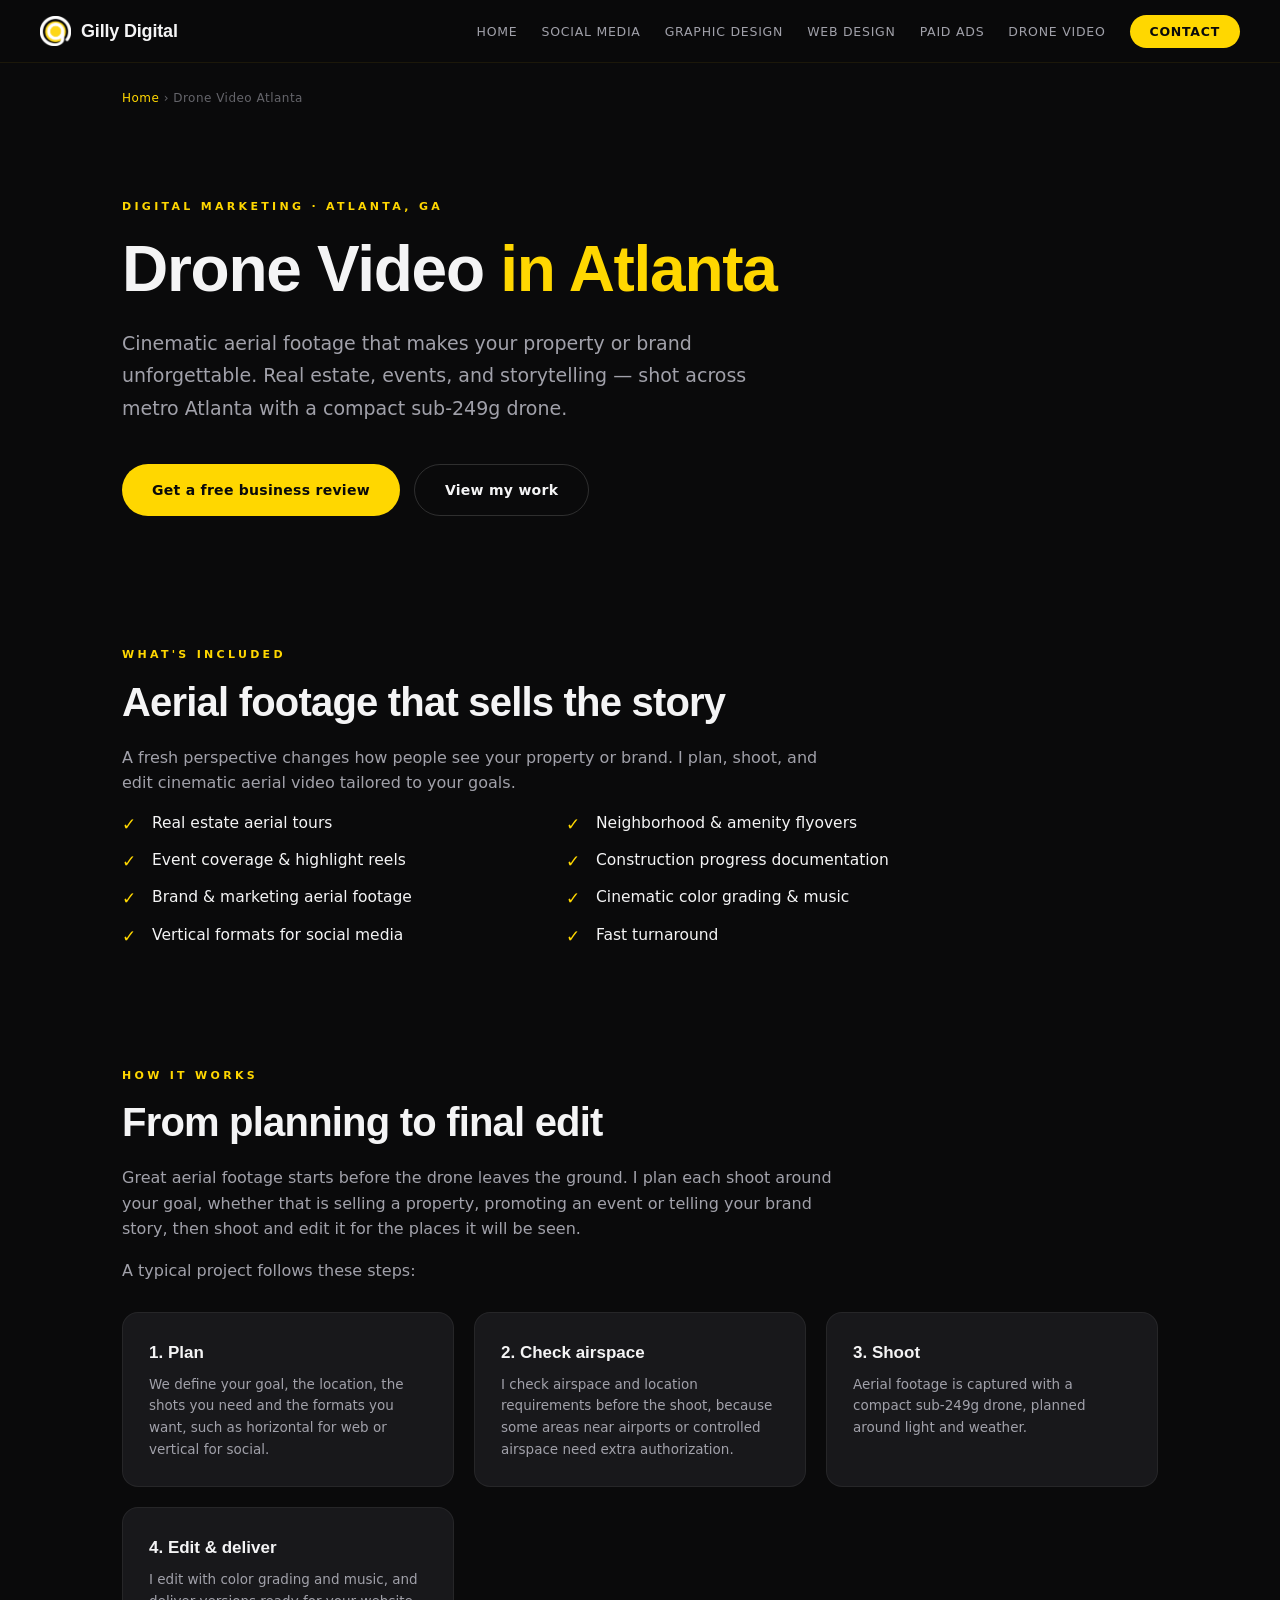
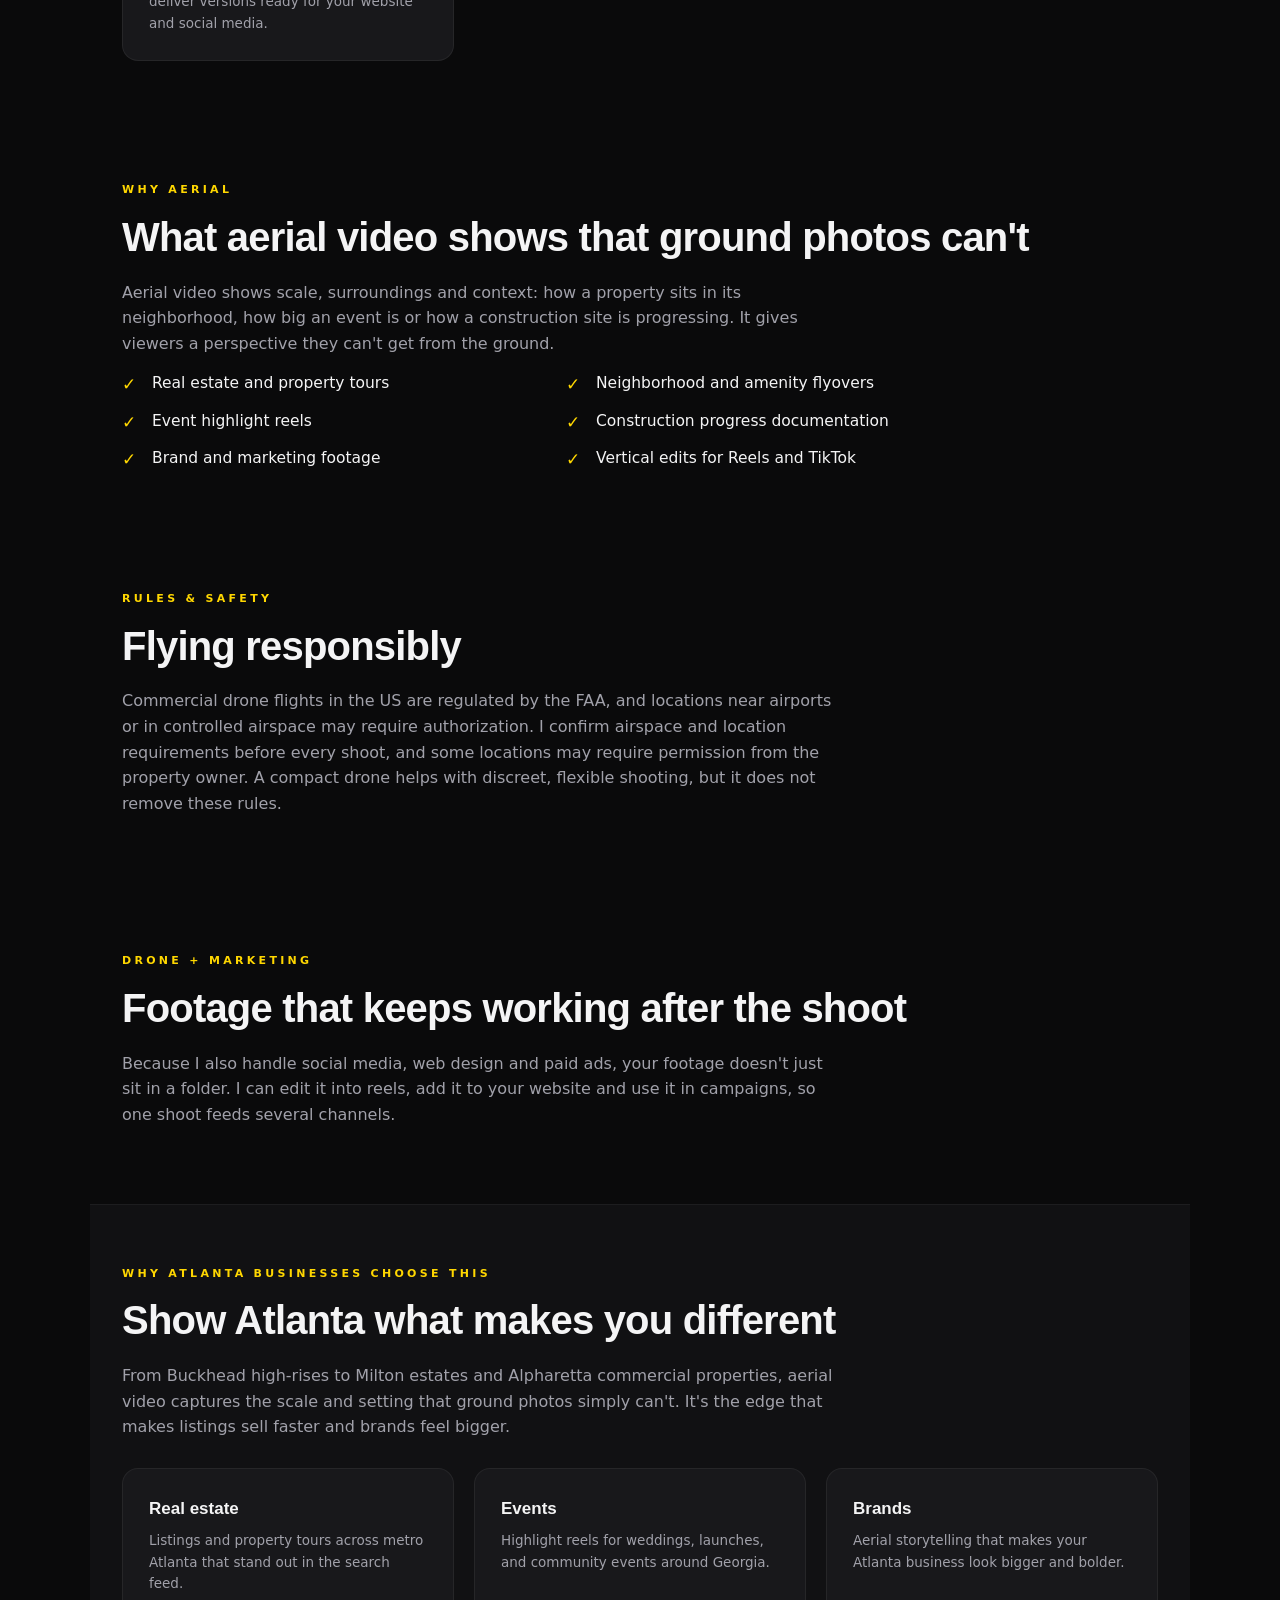
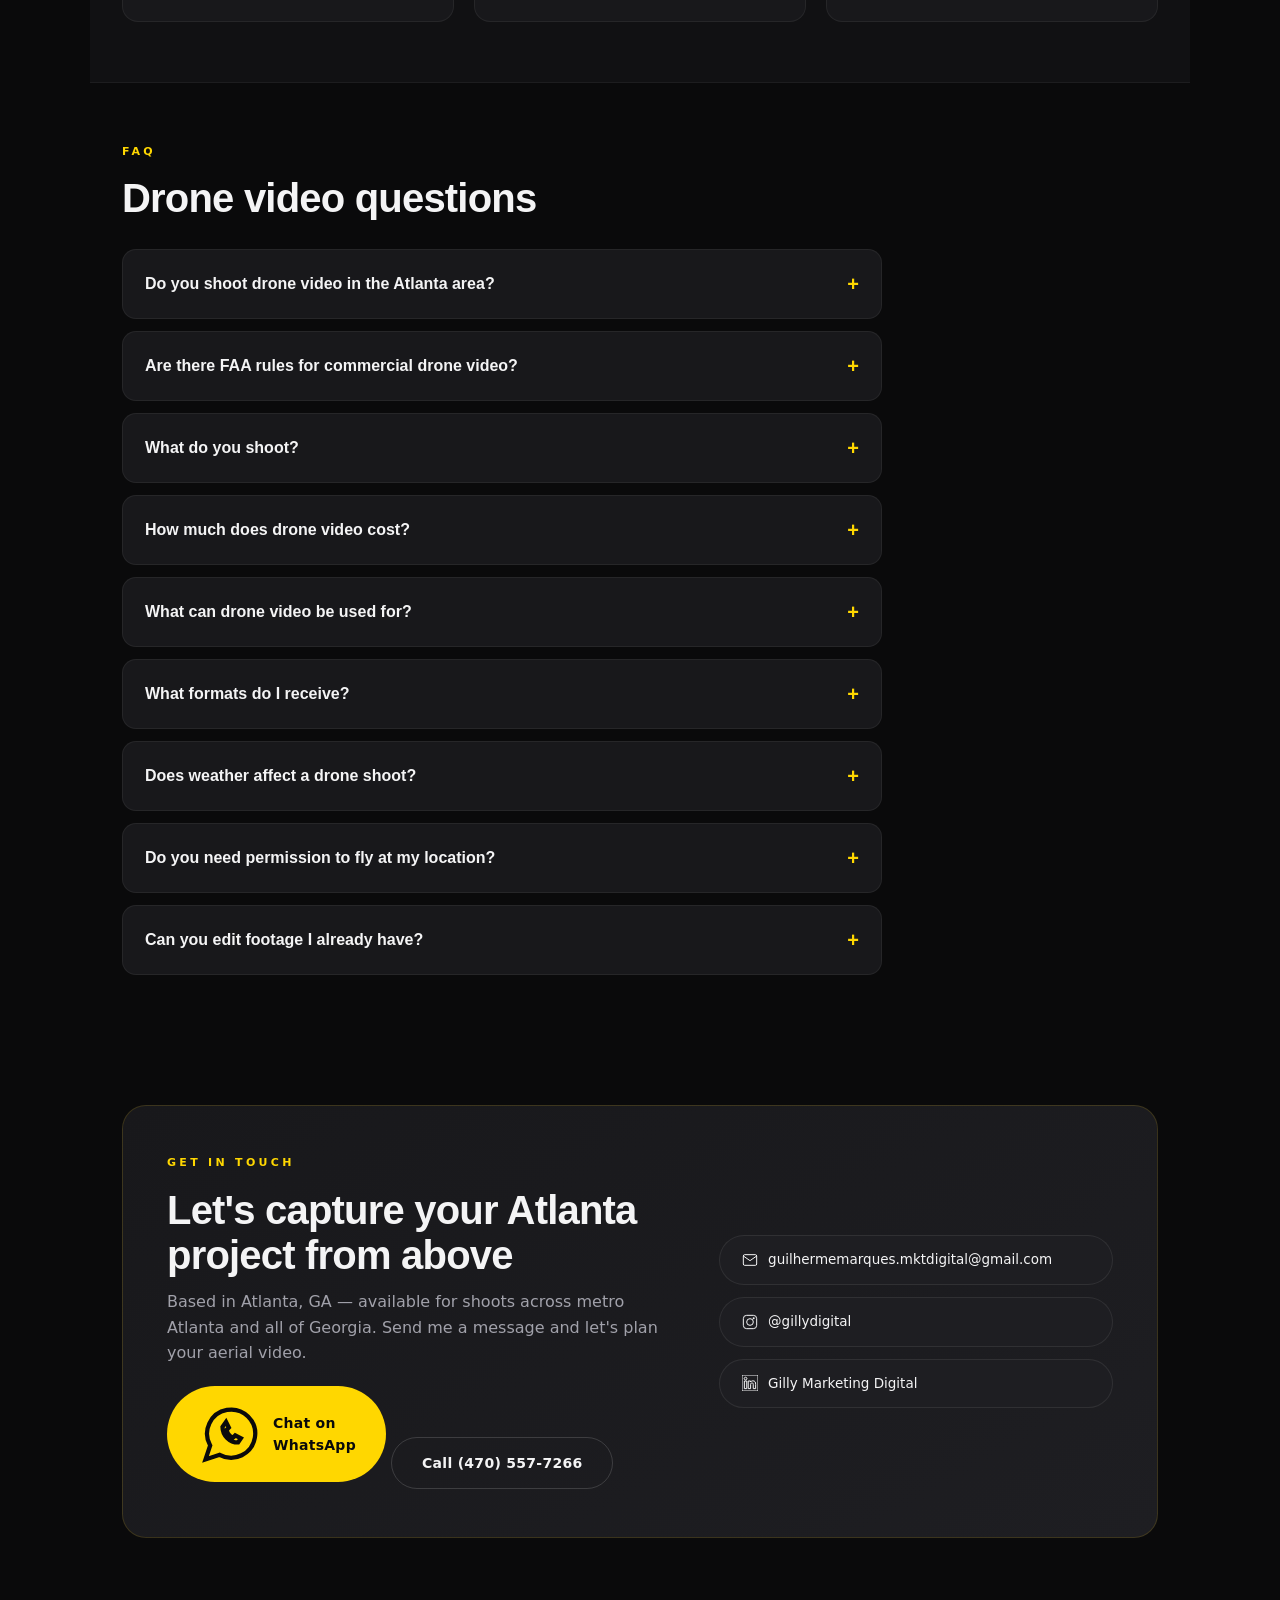
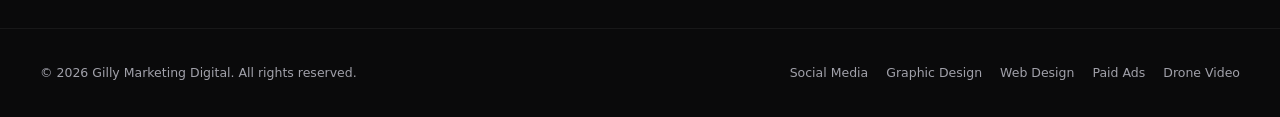
==== commit 1f764b7e: "Expand Social Media, Graphic Design, Paid Ads and Drone Video pages Co-Authored-By: Claude Sonnet 5." ====
--- a/drone-video-atlanta.html
+++ b/drone-video-atlanta.html
@@ -6,7 +6,7 @@
 <title>Drone Video Atlanta, GA | Gilly Digital</title>
 <meta name="description" content="Drone video for Atlanta real estate, events &amp; brand storytelling — cinematic aerial footage shot with a compact sub-249g drone. Serving metro Atlanta &amp; Georgia.">
 <meta name="theme-color" content="#0A0A0B">
-<link rel="canonical" href="https://gillydigital.com/drone-video-atlanta.html">
+<link rel="canonical" href="https://gillydigital.com/drone-video-atlanta">
 
 <!-- Local / geo targeting -->
 <meta name="geo.region" content="US-GA">
@@ -19,7 +19,7 @@
 <meta property="og:site_name" content="Gilly Digital">
 <meta property="og:title" content="Drone Video Atlanta, GA | Gilly Digital">
 <meta property="og:description" content="Cinematic aerial footage for real estate, events &amp; brand storytelling across Atlanta &amp; metro Georgia.">
-<meta property="og:url" content="https://gillydigital.com/drone-video-atlanta.html">
+<meta property="og:url" content="https://gillydigital.com/drone-video-atlanta">
 <meta property="og:image" content="https://gillydigital.com/og-image.jpg">
 <meta property="og:locale" content="en_US">
 
@@ -48,7 +48,7 @@
       "description": "Cinematic aerial footage for real estate, events, and brand storytelling across Atlanta and metro Georgia.",
       "provider": { "@id": "https://gillydigital.com/#business" },
       "areaServed": { "@type": "State", "name": "Georgia" },
-      "url": "https://gillydigital.com/drone-video-atlanta.html"
+      "url": "https://gillydigital.com/drone-video-atlanta"
     },
     {
       "@type": "ProfessionalService",
@@ -88,6 +88,31 @@
           "@type": "Question",
           "name": "How much does drone video cost?",
           "acceptedAnswer": { "@type": "Answer", "text": "Every project is different, so pricing is based on location, scope, and deliverables. Send a message through the form and I'll get back to you with a tailored quote." }
+        },
+        {
+          "@type": "Question",
+          "name": "What can drone video be used for?",
+          "acceptedAnswer": { "@type": "Answer", "text": "Real estate listings, event highlights, construction progress, and brand storytelling for your website, social media and ads." }
+        },
+        {
+          "@type": "Question",
+          "name": "What formats do I receive?",
+          "acceptedAnswer": { "@type": "Answer", "text": "I can deliver horizontal video for websites and presentations, and vertical edits for Instagram Reels and TikTok. We confirm formats before the shoot." }
+        },
+        {
+          "@type": "Question",
+          "name": "Does weather affect a drone shoot?",
+          "acceptedAnswer": { "@type": "Answer", "text": "Yes. Wind, rain and low light can limit safe flying and affect quality, so shoots are planned around conditions and may be rescheduled if needed." }
+        },
+        {
+          "@type": "Question",
+          "name": "Do you need permission to fly at my location?",
+          "acceptedAnswer": { "@type": "Answer", "text": "It depends on the location. I check airspace requirements before the shoot, and some places may need extra authorization or permission from the property owner. We discuss this when planning." }
+        },
+        {
+          "@type": "Question",
+          "name": "Can you edit footage I already have?",
+          "acceptedAnswer": { "@type": "Answer", "text": "Yes. I can edit your existing footage with cuts, color grading and music, and create versions for web and social media." }
         }
       ]
     }
@@ -108,11 +133,11 @@
   </button>
   <ul class="nav-links" id="navLinks">
     <li><a href="/">Home</a></li>
-    <li><a href="social-media-management-atlanta.html">Social Media</a></li>
-    <li><a href="graphic-design-atlanta.html">Graphic Design</a></li>
-    <li><a href="web-design-atlanta.html">Web Design</a></li>
-    <li><a href="paid-ads-atlanta.html">Paid Ads</a></li>
-    <li><a href="drone-video-atlanta.html" aria-current="page">Drone Video</a></li>
+    <li><a href="/social-media-management-atlanta">Social Media</a></li>
+    <li><a href="/graphic-design-atlanta">Graphic Design</a></li>
+    <li><a href="/web-design-atlanta">Web Design</a></li>
+    <li><a href="/paid-ads-atlanta">Paid Ads</a></li>
+    <li><a href="/drone-video-atlanta" aria-current="page">Drone Video</a></li>
     <li><a href="/#contact" class="nav-cta">Contact</a></li>
   </ul>
 </header>
@@ -149,6 +174,57 @@
     </ul>
   </section>
 
+  <section class="content-block">
+    <div class="section-label">How it works</div>
+    <h2>From planning to final edit</h2>
+    <p>Great aerial footage starts before the drone leaves the ground. I plan each shoot around your goal, whether that is selling a property, promoting an event or telling your brand story, then shoot and edit it for the places it will be seen.</p>
+    <p>A typical project follows these steps:</p>
+    <div class="proof-grid">
+      <div class="proof-card">
+        <h3>1. Plan</h3>
+        <p>We define your goal, the location, the shots you need and the formats you want, such as horizontal for web or vertical for social.</p>
+      </div>
+      <div class="proof-card">
+        <h3>2. Check airspace</h3>
+        <p>I check airspace and location requirements before the shoot, because some areas near airports or controlled airspace need extra authorization.</p>
+      </div>
+      <div class="proof-card">
+        <h3>3. Shoot</h3>
+        <p>Aerial footage is captured with a compact sub-249g drone, planned around light and weather.</p>
+      </div>
+      <div class="proof-card">
+        <h3>4. Edit &amp; deliver</h3>
+        <p>I edit with color grading and music, and deliver versions ready for your website and social media.</p>
+      </div>
+    </div>
+  </section>
+
+  <section class="content-block">
+    <div class="section-label">Why aerial</div>
+    <h2>What aerial video shows that ground photos can't</h2>
+    <p>Aerial video shows scale, surroundings and context: how a property sits in its neighborhood, how big an event is or how a construction site is progressing. It gives viewers a perspective they can't get from the ground.</p>
+    <ul class="checks">
+      <li>Real estate and property tours</li>
+      <li>Neighborhood and amenity flyovers</li>
+      <li>Event highlight reels</li>
+      <li>Construction progress documentation</li>
+      <li>Brand and marketing footage</li>
+      <li>Vertical edits for Reels and TikTok</li>
+    </ul>
+  </section>
+
+  <section class="content-block">
+    <div class="section-label">Rules &amp; safety</div>
+    <h2>Flying responsibly</h2>
+    <p>Commercial drone flights in the US are regulated by the FAA, and locations near airports or in controlled airspace may require authorization. I confirm airspace and location requirements before every shoot, and some locations may require permission from the property owner. A compact drone helps with discreet, flexible shooting, but it does not remove these rules.</p>
+  </section>
+
+  <section class="content-block">
+    <div class="section-label">Drone + marketing</div>
+    <h2>Footage that keeps working after the shoot</h2>
+    <p>Because I also handle social media, web design and paid ads, your footage doesn't just sit in a folder. I can edit it into reels, add it to your website and use it in campaigns, so one shoot feeds several channels.</p>
+  </section>
+
   <section class="content-block panel">
     <div class="section-label">Why Atlanta businesses choose this</div>
     <h2>Show Atlanta what makes you different</h2>
@@ -188,6 +264,26 @@
       <details>
         <summary>How much does drone video cost?</summary>
         <p>Every project is different, so pricing is based on location, scope, and deliverables. Send a message through the form and I'll get back to you with a tailored quote.</p>
+      </details>
+      <details>
+        <summary>What can drone video be used for?</summary>
+        <p>Real estate listings, event highlights, construction progress, and brand storytelling for your website, social media and ads.</p>
+      </details>
+      <details>
+        <summary>What formats do I receive?</summary>
+        <p>I can deliver horizontal video for websites and presentations, and vertical edits for Instagram Reels and TikTok. We confirm formats before the shoot.</p>
+      </details>
+      <details>
+        <summary>Does weather affect a drone shoot?</summary>
+        <p>Yes. Wind, rain and low light can limit safe flying and affect quality, so shoots are planned around conditions and may be rescheduled if needed.</p>
+      </details>
+      <details>
+        <summary>Do you need permission to fly at my location?</summary>
+        <p>It depends on the location. I check airspace requirements before the shoot, and some places may need extra authorization or permission from the property owner. We discuss this when planning.</p>
+      </details>
+      <details>
+        <summary>Can you edit footage I already have?</summary>
+        <p>Yes. I can edit your existing footage with cuts, color grading and music, and create versions for web and social media.</p>
       </details>
     </div>
   </section>
@@ -226,11 +322,11 @@
 <footer>
   <div>&copy; 2026 Gilly Marketing Digital. All rights reserved.</div>
   <nav class="footer-links" aria-label="Services">
-    <a href="social-media-management-atlanta.html">Social Media</a>
-    <a href="graphic-design-atlanta.html">Graphic Design</a>
-    <a href="web-design-atlanta.html">Web Design</a>
-    <a href="paid-ads-atlanta.html">Paid Ads</a>
-    <a href="drone-video-atlanta.html">Drone Video</a>
+    <a href="/social-media-management-atlanta">Social Media</a>
+    <a href="/graphic-design-atlanta">Graphic Design</a>
+    <a href="/web-design-atlanta">Web Design</a>
+    <a href="/paid-ads-atlanta">Paid Ads</a>
+    <a href="/drone-video-atlanta">Drone Video</a>
   </nav>
 </footer>
 
